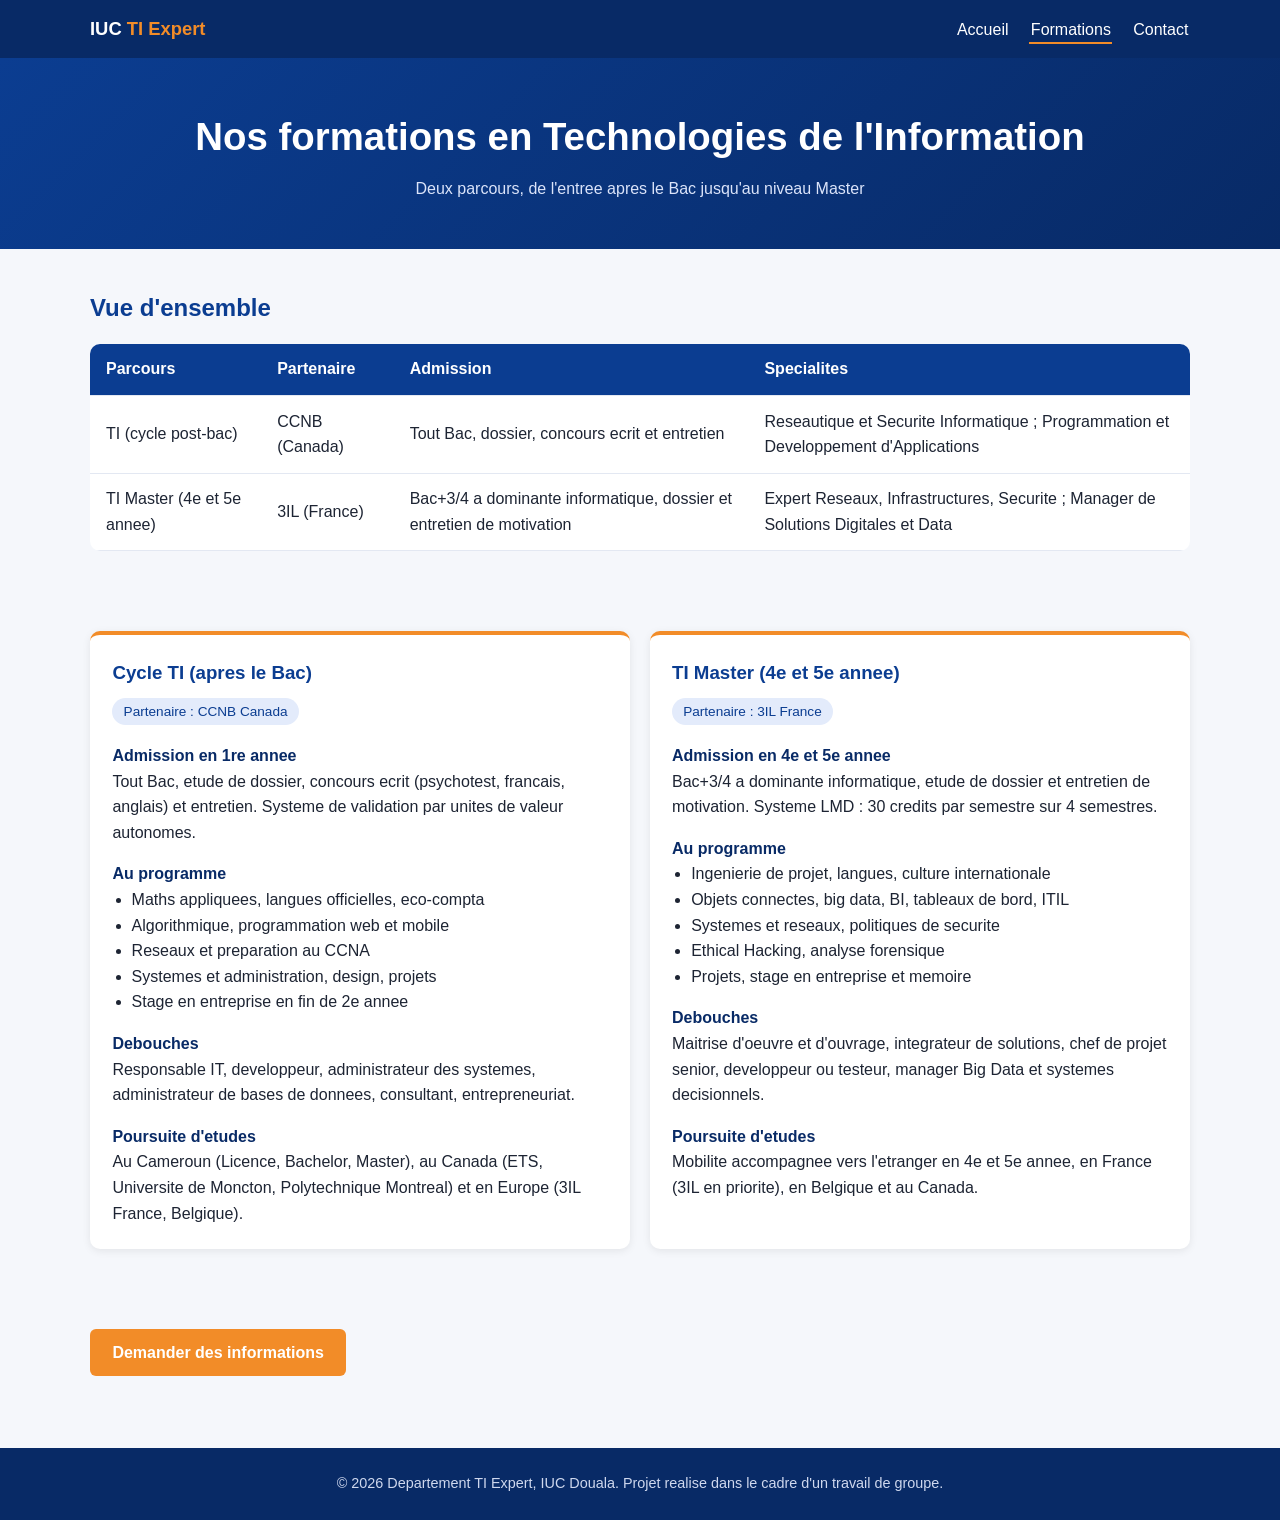
==== formations.html @ aa20d35b "choere: initialise la structure du projet" ====
<!DOCTYPE html>
<html lang="fr">
<head>
  <meta charset="UTF-8">
  <meta name="viewport" content="width=device-width, initial-scale=1">
  <title>Formations | Departement TI Expert, IUC Douala</title>
  <link rel="stylesheet" href="css/base.css">
  <link rel="stylesheet" href="css/formations.css">
</head>
<body>
  <header class="site-header">
    <div class="conteneur barre">
      <a class="logo" href="index.html">IUC <span>TI Expert</span></a>
      <nav>
        <ul>
          <li><a href="index.html">Accueil</a></li>
          <li><a class="actif" href="formations.html">Formations</a></li>
          <li><a href="contact.html">Contact</a></li>
        </ul>
      </nav>
    </div>
  </header>

  <main>
    <div class="bandeau">
      <div class="conteneur">
        <h1>Nos formations en Technologies de l'Information</h1>
        <p>Deux parcours, de l'entree apres le Bac jusqu'au niveau Master</p>
      </div>
    </div>

    <section>
      <div class="conteneur">
        <h2>Vue d'ensemble</h2>
        <div class="defilement">
          <table class="tableau">
            <thead>
              <tr><th>Parcours</th><th>Partenaire</th><th>Admission</th><th>Specialites</th></tr>
            </thead>
            <tbody>
              <tr>
                <td>TI (cycle post-bac)</td>
                <td>CCNB (Canada)</td>
                <td>Tout Bac, dossier, concours ecrit et entretien</td>
                <td>Reseautique et Securite Informatique ; Programmation et Developpement d'Applications</td>
              </tr>
              <tr>
                <td>TI Master (4e et 5e annee)</td>
                <td>3IL (France)</td>
                <td>Bac+3/4 a dominante informatique, dossier et entretien de motivation</td>
                <td>Expert Reseaux, Infrastructures, Securite ; Manager de Solutions Digitales et Data</td>
              </tr>
            </tbody>
          </table>
        </div>
      </div>
    </section>

    <section>
      <div class="conteneur grille">
        <article class="carte">
          <h3>Cycle TI (apres le Bac)</h3>
          <span class="etiquette">Partenaire : CCNB Canada</span>
          <h4>Admission en 1re annee</h4>
          <p>Tout Bac, etude de dossier, concours ecrit (psychotest, francais, anglais) et entretien. Systeme de validation par unites de valeur autonomes.</p>
          <h4>Au programme</h4>
          <ul>
            <li>Maths appliquees, langues officielles, eco-compta</li>
            <li>Algorithmique, programmation web et mobile</li>
            <li>Reseaux et preparation au CCNA</li>
            <li>Systemes et administration, design, projets</li>
            <li>Stage en entreprise en fin de 2e annee</li>
          </ul>
          <h4>Debouches</h4>
          <p>Responsable IT, developpeur, administrateur des systemes, administrateur de bases de donnees, consultant, entrepreneuriat.</p>
          <h4>Poursuite d'etudes</h4>
          <p>Au Cameroun (Licence, Bachelor, Master), au Canada (ETS, Universite de Moncton, Polytechnique Montreal) et en Europe (3IL France, Belgique).</p>
        </article>

        <article class="carte">
          <h3>TI Master (4e et 5e annee)</h3>
          <span class="etiquette">Partenaire : 3IL France</span>
          <h4>Admission en 4e et 5e annee</h4>
          <p>Bac+3/4 a dominante informatique, etude de dossier et entretien de motivation. Systeme LMD : 30 credits par semestre sur 4 semestres.</p>
          <h4>Au programme</h4>
          <ul>
            <li>Ingenierie de projet, langues, culture internationale</li>
            <li>Objets connectes, big data, BI, tableaux de bord, ITIL</li>
            <li>Systemes et reseaux, politiques de securite</li>
            <li>Ethical Hacking, analyse forensique</li>
            <li>Projets, stage en entreprise et memoire</li>
          </ul>
          <h4>Debouches</h4>
          <p>Maitrise d'oeuvre et d'ouvrage, integrateur de solutions, chef de projet senior, developpeur ou testeur, manager Big Data et systemes decisionnels.</p>
          <h4>Poursuite d'etudes</h4>
          <p>Mobilite accompagnee vers l'etranger en 4e et 5e annee, en France (3IL en priorite), en Belgique et au Canada.</p>
        </article>
      </div>
    </section>

    <section>
      <div class="conteneur">
        <a class="bouton" href="contact.html">Demander des informations</a>
      </div>
    </section>
  </main>

  <footer class="site-footer">
    <div class="conteneur">
      <p>&copy; 2026 Departement TI Expert, IUC Douala. Projet realise dans le cadre d'un travail de groupe.</p>
    </div>
  </footer>
</body>
</html>
---- css/base.css ----
/* Style commun a toutes les pages (Membre 1) */
:root {
  --bleu: #0b3d91;
  --bleu-fonce: #082a66;
  --orange: #f28c28;
  --fond: #f5f7fb;
  --texte: #1d2433;
}
* { box-sizing: border-box; margin: 0; padding: 0; }
body {
  font-family: "Segoe UI", Arial, sans-serif;
  color: var(--texte);
  background: var(--fond);
  line-height: 1.6;
}
.conteneur { width: min(1100px, 92%); margin: 0 auto; }

/* En-tete et menu */
.site-header { background: var(--bleu-fonce); position: sticky; top: 0; z-index: 10; }
.barre {
  display: flex; justify-content: space-between; align-items: center;
  flex-wrap: wrap; gap: .5rem; padding: .9rem 0;
}
.logo { font-weight: 700; font-size: 1.15rem; color: #fff; text-decoration: none; }
.logo span { color: var(--orange); }
nav ul { list-style: none; display: flex; gap: 1.2rem; }
nav a {
  color: #fff; text-decoration: none; padding: .3rem .1rem;
  border-bottom: 2px solid transparent;
}
nav a:hover, nav a.actif { border-bottom-color: var(--orange); }

/* Bandeau de titre des pages interieures */
.bandeau {
  background: linear-gradient(135deg, var(--bleu), var(--bleu-fonce));
  color: #fff; padding: 3rem 0; text-align: center;
}
.bandeau h1 { font-size: clamp(1.6rem, 4vw, 2.4rem); }
.bandeau p { color: #dbe4fa; margin-top: .5rem; }

/* Contenu */
section { padding: 2.5rem 0; }
h2 { color: var(--bleu); margin-bottom: 1rem; }
.grille { display: grid; grid-template-columns: repeat(auto-fit, minmax(260px, 1fr)); gap: 1.2rem; }
.carte {
  background: #fff; border-radius: 10px; padding: 1.4rem;
  box-shadow: 0 2px 8px rgba(0, 0, 0, .08); border-top: 4px solid var(--orange);
}
.carte h3 { color: var(--bleu); margin-bottom: .5rem; }
.bouton {
  display: inline-block; background: var(--orange); color: #fff;
  padding: .7rem 1.4rem; border-radius: 6px; text-decoration: none;
  font-weight: 600; border: none; cursor: pointer; font-size: 1rem;
}
.bouton:hover { background: #d97614; }

/* Pied de page */
.site-footer {
  background: var(--bleu-fonce); color: #cfd8ee; padding: 1.5rem 0;
  text-align: center; font-size: .9rem; margin-top: 2rem;
}
.site-footer a { color: var(--orange); }

@media (max-width: 600px) {
  nav ul { gap: .8rem; flex-wrap: wrap; }
}
---- css/formations.css ----
/* Style propre a la page Formations (Membre 2) */
.carte h4 { margin-top: 1rem; color: var(--bleu-fonce); }
.carte ul { margin-left: 1.2rem; }
.etiquette {
  display: inline-block; background: #e3ebfb; color: var(--bleu);
  padding: .15rem .7rem; border-radius: 999px; font-size: .85rem; margin: .15rem .2rem .15rem 0;
}
.tableau { width: 100%; border-collapse: collapse; background: #fff; border-radius: 10px; overflow: hidden; }
.tableau th, .tableau td { padding: .8rem 1rem; text-align: left; border-bottom: 1px solid #e3e8f2; }
.tableau th { background: var(--bleu); color: #fff; }
.defilement { overflow-x: auto; }
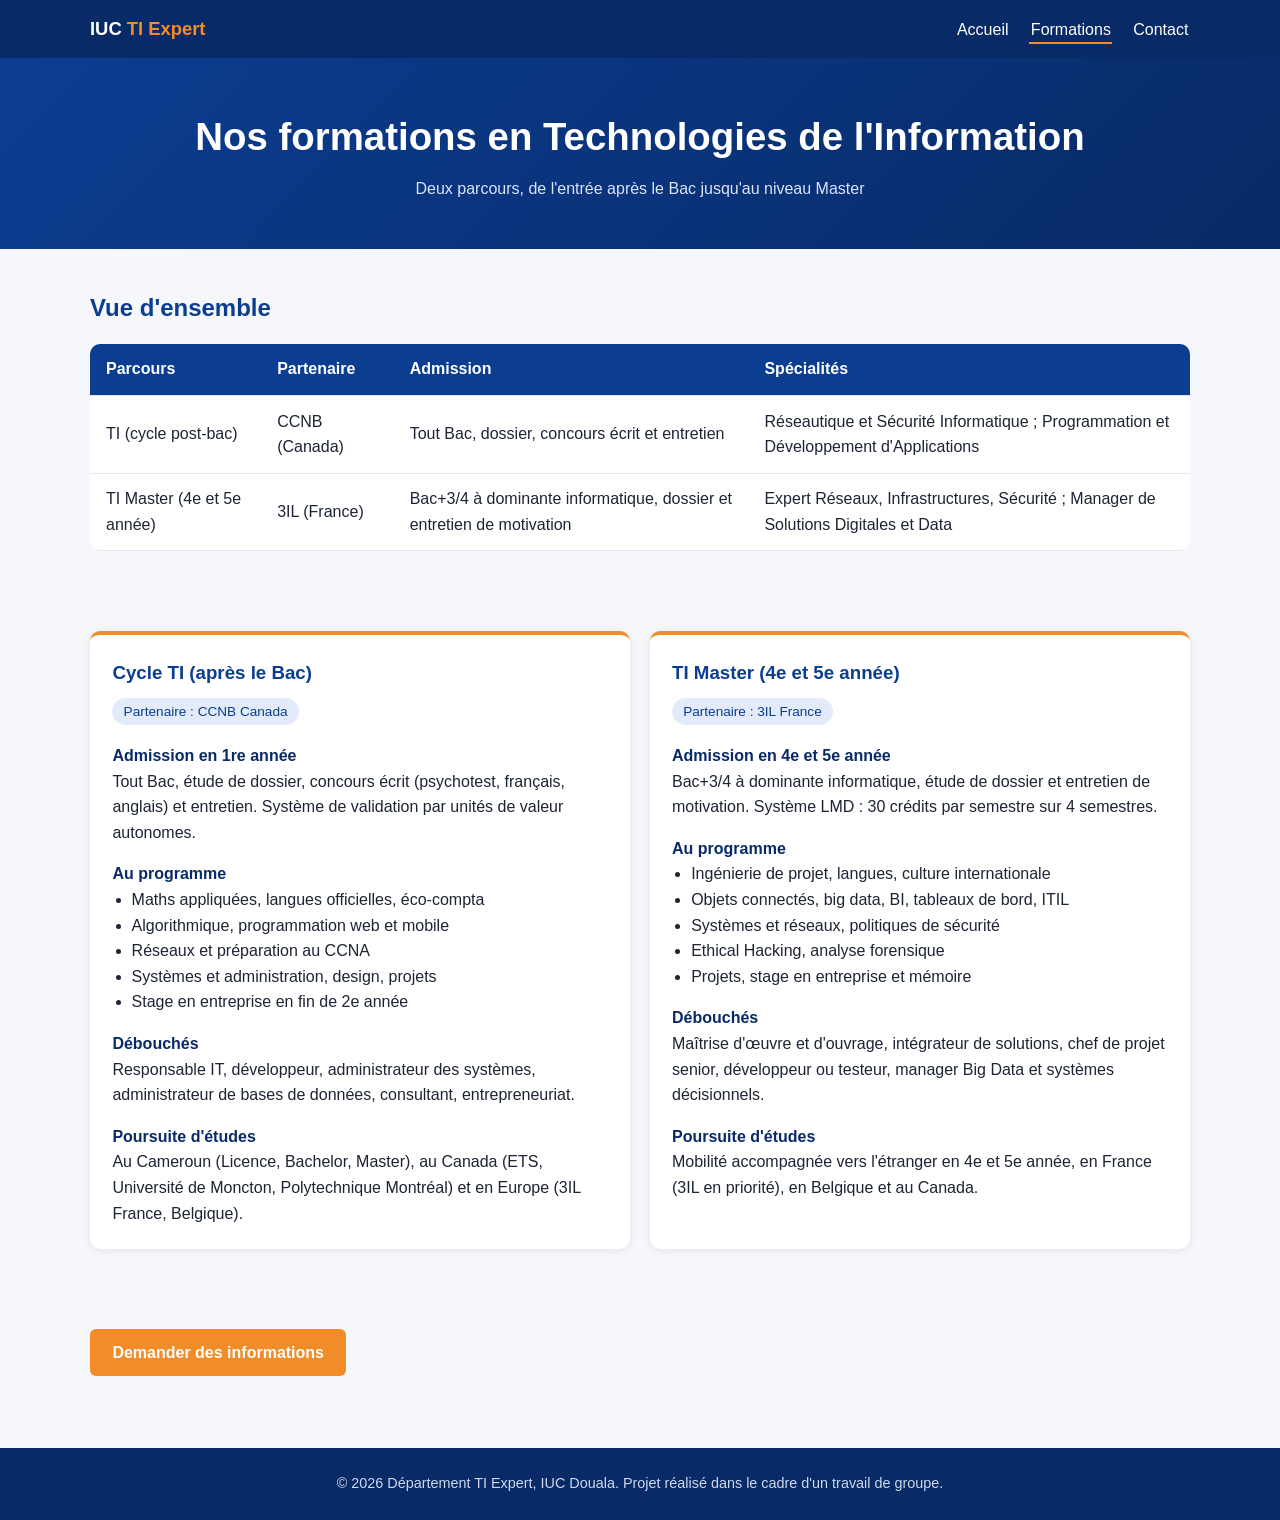
==== commit 4d762f14: "fix: corrige les accents de la page formations" ====
--- a/formations.html
+++ b/formations.html
@@ -3,7 +3,7 @@
 <head>
   <meta charset="UTF-8">
   <meta name="viewport" content="width=device-width, initial-scale=1">
-  <title>Formations | Departement TI Expert, IUC Douala</title>
+  <title>Formations | Département TI Expert, IUC Douala</title>
   <link rel="stylesheet" href="css/base.css">
   <link rel="stylesheet" href="css/formations.css">
 </head>
@@ -25,7 +25,7 @@
     <div class="bandeau">
       <div class="conteneur">
         <h1>Nos formations en Technologies de l'Information</h1>
-        <p>Deux parcours, de l'entree apres le Bac jusqu'au niveau Master</p>
+        <p>Deux parcours, de l'entrée après le Bac jusqu'au niveau Master</p>
       </div>
     </div>
 
@@ -35,20 +35,20 @@
         <div class="defilement">
           <table class="tableau">
             <thead>
-              <tr><th>Parcours</th><th>Partenaire</th><th>Admission</th><th>Specialites</th></tr>
+              <tr><th>Parcours</th><th>Partenaire</th><th>Admission</th><th>Spécialités</th></tr>
             </thead>
             <tbody>
               <tr>
                 <td>TI (cycle post-bac)</td>
                 <td>CCNB (Canada)</td>
-                <td>Tout Bac, dossier, concours ecrit et entretien</td>
-                <td>Reseautique et Securite Informatique ; Programmation et Developpement d'Applications</td>
+                <td>Tout Bac, dossier, concours écrit et entretien</td>
+                <td>Réseautique et Sécurité Informatique ; Programmation et Développement d'Applications</td>
               </tr>
               <tr>
-                <td>TI Master (4e et 5e annee)</td>
+                <td>TI Master (4e et 5e année)</td>
                 <td>3IL (France)</td>
-                <td>Bac+3/4 a dominante informatique, dossier et entretien de motivation</td>
-                <td>Expert Reseaux, Infrastructures, Securite ; Manager de Solutions Digitales et Data</td>
+                <td>Bac+3/4 à dominante informatique, dossier et entretien de motivation</td>
+                <td>Expert Réseaux, Infrastructures, Sécurité ; Manager de Solutions Digitales et Data</td>
               </tr>
             </tbody>
           </table>
@@ -59,41 +59,41 @@
     <section>
       <div class="conteneur grille">
         <article class="carte">
-          <h3>Cycle TI (apres le Bac)</h3>
+          <h3>Cycle TI (après le Bac)</h3>
           <span class="etiquette">Partenaire : CCNB Canada</span>
-          <h4>Admission en 1re annee</h4>
-          <p>Tout Bac, etude de dossier, concours ecrit (psychotest, francais, anglais) et entretien. Systeme de validation par unites de valeur autonomes.</p>
+          <h4>Admission en 1re année</h4>
+          <p>Tout Bac, étude de dossier, concours écrit (psychotest, français, anglais) et entretien. Système de validation par unités de valeur autonomes.</p>
           <h4>Au programme</h4>
           <ul>
-            <li>Maths appliquees, langues officielles, eco-compta</li>
+            <li>Maths appliquées, langues officielles, éco-compta</li>
             <li>Algorithmique, programmation web et mobile</li>
-            <li>Reseaux et preparation au CCNA</li>
-            <li>Systemes et administration, design, projets</li>
-            <li>Stage en entreprise en fin de 2e annee</li>
+            <li>Réseaux et préparation au CCNA</li>
+            <li>Systèmes et administration, design, projets</li>
+            <li>Stage en entreprise en fin de 2e année</li>
           </ul>
-          <h4>Debouches</h4>
-          <p>Responsable IT, developpeur, administrateur des systemes, administrateur de bases de donnees, consultant, entrepreneuriat.</p>
-          <h4>Poursuite d'etudes</h4>
-          <p>Au Cameroun (Licence, Bachelor, Master), au Canada (ETS, Universite de Moncton, Polytechnique Montreal) et en Europe (3IL France, Belgique).</p>
+          <h4>Débouchés</h4>
+          <p>Responsable IT, développeur, administrateur des systèmes, administrateur de bases de données, consultant, entrepreneuriat.</p>
+          <h4>Poursuite d'études</h4>
+          <p>Au Cameroun (Licence, Bachelor, Master), au Canada (ETS, Université de Moncton, Polytechnique Montréal) et en Europe (3IL France, Belgique).</p>
         </article>
 
         <article class="carte">
-          <h3>TI Master (4e et 5e annee)</h3>
+          <h3>TI Master (4e et 5e année)</h3>
           <span class="etiquette">Partenaire : 3IL France</span>
-          <h4>Admission en 4e et 5e annee</h4>
-          <p>Bac+3/4 a dominante informatique, etude de dossier et entretien de motivation. Systeme LMD : 30 credits par semestre sur 4 semestres.</p>
+          <h4>Admission en 4e et 5e année</h4>
+          <p>Bac+3/4 à dominante informatique, étude de dossier et entretien de motivation. Système LMD : 30 crédits par semestre sur 4 semestres.</p>
           <h4>Au programme</h4>
           <ul>
-            <li>Ingenierie de projet, langues, culture internationale</li>
-            <li>Objets connectes, big data, BI, tableaux de bord, ITIL</li>
-            <li>Systemes et reseaux, politiques de securite</li>
+            <li>Ingénierie de projet, langues, culture internationale</li>
+            <li>Objets connectés, big data, BI, tableaux de bord, ITIL</li>
+            <li>Systèmes et réseaux, politiques de sécurité</li>
             <li>Ethical Hacking, analyse forensique</li>
-            <li>Projets, stage en entreprise et memoire</li>
+            <li>Projets, stage en entreprise et mémoire</li>
           </ul>
-          <h4>Debouches</h4>
-          <p>Maitrise d'oeuvre et d'ouvrage, integrateur de solutions, chef de projet senior, developpeur ou testeur, manager Big Data et systemes decisionnels.</p>
-          <h4>Poursuite d'etudes</h4>
-          <p>Mobilite accompagnee vers l'etranger en 4e et 5e annee, en France (3IL en priorite), en Belgique et au Canada.</p>
+          <h4>Débouchés</h4>
+          <p>Maîtrise d'œuvre et d'ouvrage, intégrateur de solutions, chef de projet senior, développeur ou testeur, manager Big Data et systèmes décisionnels.</p>
+          <h4>Poursuite d'études</h4>
+          <p>Mobilité accompagnée vers l'étranger en 4e et 5e année, en France (3IL en priorité), en Belgique et au Canada.</p>
         </article>
       </div>
     </section>
@@ -107,8 +107,8 @@
 
   <footer class="site-footer">
     <div class="conteneur">
-      <p>&copy; 2026 Departement TI Expert, IUC Douala. Projet realise dans le cadre d'un travail de groupe.</p>
+      <p>&copy; 2026 Département TI Expert, IUC Douala. Projet réalisé dans le cadre d'un travail de groupe.</p>
     </div>
   </footer>
 </body>
-</html>
+</html>
